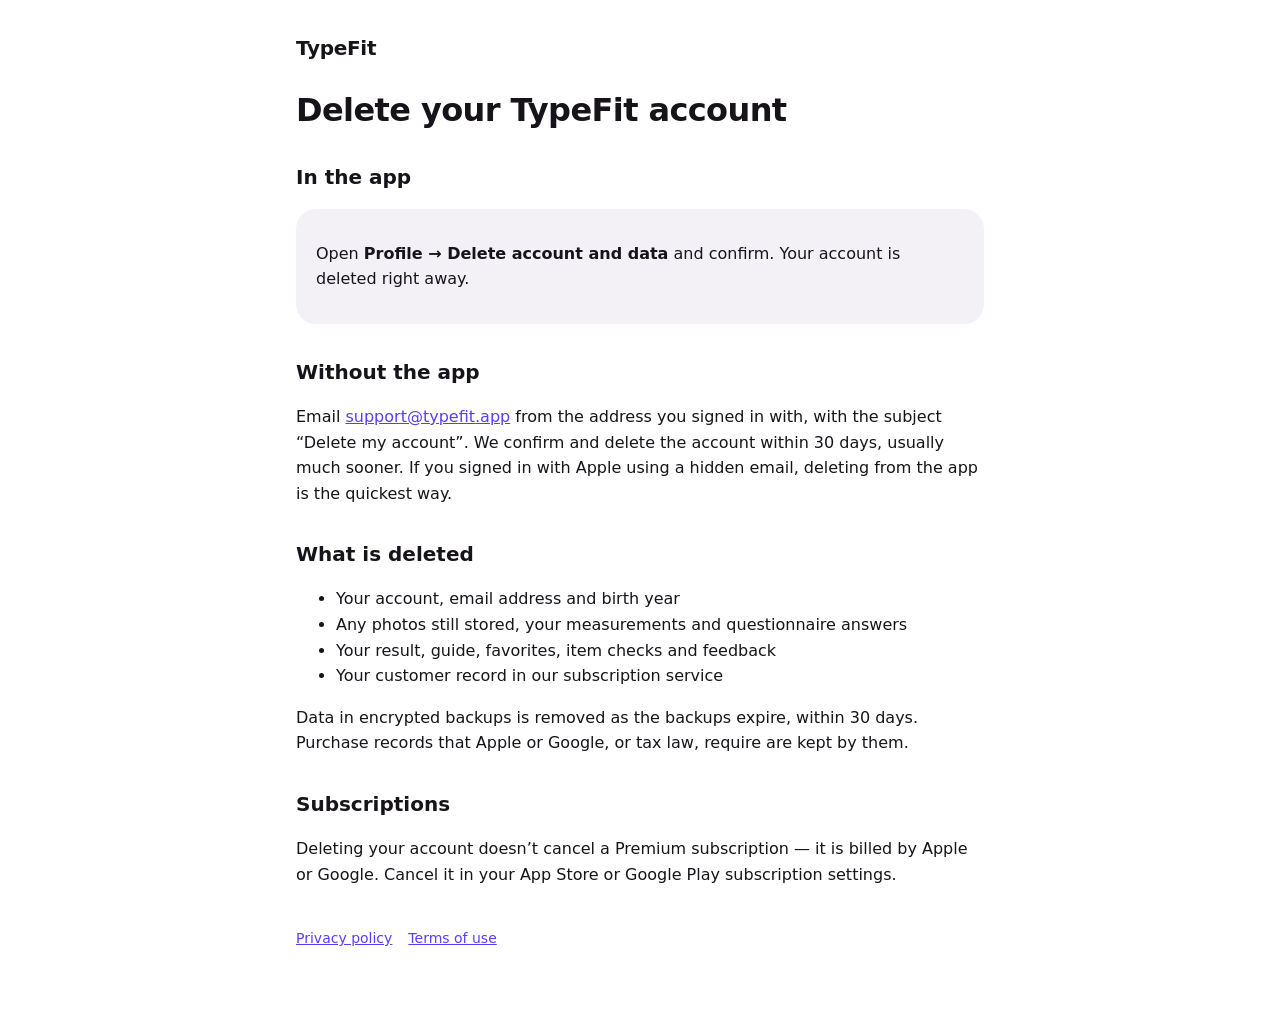
==== delete-account.html @ 3f129356 "Publish the TypeFit legal pages Co-Authored-By: Claude Opus 5.5 <noreply@anthropic.com>" ====
<!doctype html>
<html lang="en">
<head>
<meta charset="utf-8">
<meta name="viewport" content="width=device-width, initial-scale=1">
<title>Delete your account · TypeFit</title>
<link rel="stylesheet" href="style.css">
</head>
<body>
<main>
  <header><a href="./">TypeFit</a></header>
  <h1>Delete your TypeFit account</h1>

  <h2>In the app</h2>
  <div class="card">
    <p>Open <strong>Profile → Delete account and data</strong> and confirm. Your account is deleted right away.</p>
  </div>

  <h2>Without the app</h2>
  <p>Email <a href="mailto:support@typefit.app?subject=Delete%20my%20account">support@typefit.app</a> from the address you signed in with, with the subject “Delete my account”. We confirm and delete the account within 30 days, usually much sooner. If you signed in with Apple using a hidden email, deleting from the app is the quickest way.</p>

  <h2>What is deleted</h2>
  <ul>
    <li>Your account, email address and birth year</li>
    <li>Any photos still stored, your measurements and questionnaire answers</li>
    <li>Your result, guide, favorites, item checks and feedback</li>
    <li>Your customer record in our subscription service</li>
  </ul>
  <p>Data in encrypted backups is removed as the backups expire, within 30 days. Purchase records that Apple or Google, or tax law, require are kept by them.</p>

  <h2>Subscriptions</h2>
  <p>Deleting your account doesn’t cancel a Premium subscription — it is billed by Apple or Google. Cancel it in your App Store or Google Play subscription settings.</p>

  <nav class="links">
    <a href="privacy.html">Privacy policy</a>
    <a href="terms.html">Terms of use</a>
  </nav>
</main>
</body>
</html>
---- style.css ----
:root {
  --ink: #16141A; --ground: #FFFFFF; --surface: #F3F1F6; --muted: #5E5A66;
  --divider: #E2DFE7; --accent: #5B3DF5; --warning: #7A4B00; --warning-bg: #FFF1D6;
}
@media (prefers-color-scheme: dark) {
  :root { --ink: #F3F1F6; --ground: #16141A; --surface: #221F28; --muted: #B4B0BA; --divider: #34303B; --accent: #B9AAFF; --warning: #FFD58A; --warning-bg: #3A2C10; }
}
* { box-sizing: border-box; }
body { margin: 0; background: var(--ground); color: var(--ink); font: 16px/1.6 Inter, system-ui, -apple-system, "Segoe UI", sans-serif; }
main { max-width: 720px; margin: 0 auto; padding: 32px 16px 64px; }
header a { color: var(--ink); font-weight: 700; text-decoration: none; font-size: 20px; letter-spacing: -0.3px; }
h1 { font-size: 32px; line-height: 1.15; letter-spacing: -0.6px; margin: 28px 0 8px; }
h2 { font-size: 20px; margin: 32px 0 8px; }
p, li { color: var(--ink); }
.muted { color: var(--muted); font-size: 14px; }
.draft { background: var(--warning-bg); color: var(--warning); border-radius: 14px; padding: 12px 16px; font-size: 14px; }
a { color: var(--accent); }
table { width: 100%; border-collapse: collapse; font-size: 14px; }
th, td { text-align: left; padding: 8px 6px; border-bottom: 1px solid var(--divider); vertical-align: top; }
.card { background: var(--surface); border-radius: 20px; padding: 16px 20px; margin: 16px 0; }
nav.links { display: flex; flex-wrap: wrap; gap: 16px; margin-top: 40px; font-size: 14px; }
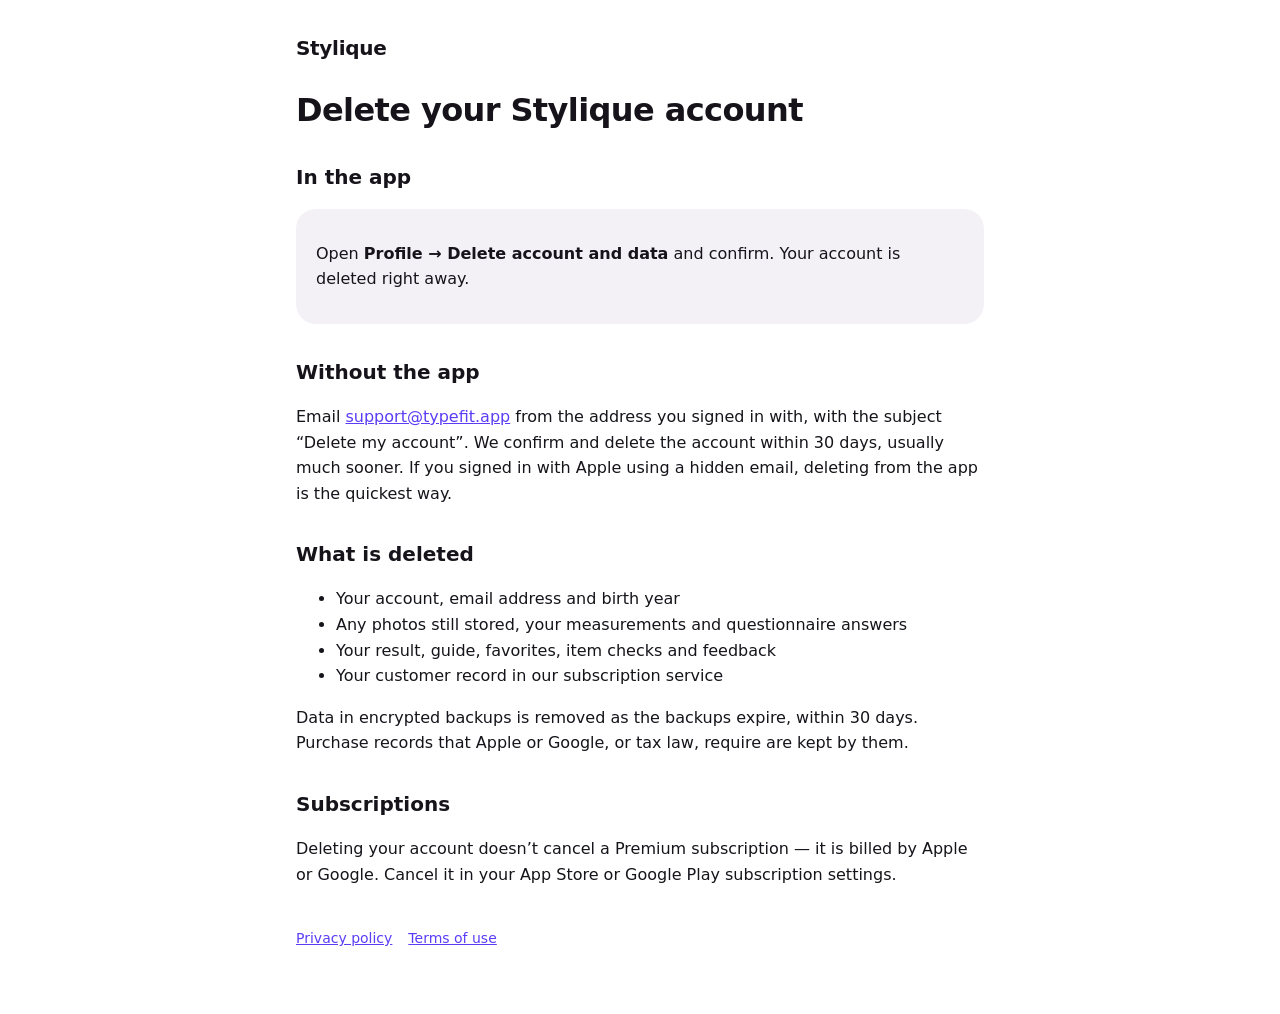
==== commit b5e56695: "Update from Moskwinow/TypeFit@ea1e188" ====
--- a/delete-account.html
+++ b/delete-account.html
@@ -3,13 +3,13 @@
 <head>
 <meta charset="utf-8">
 <meta name="viewport" content="width=device-width, initial-scale=1">
-<title>Delete your account · TypeFit</title>
+<title>Delete your account · Stylique</title>
 <link rel="stylesheet" href="style.css">
 </head>
 <body>
 <main>
-  <header><a href="./">TypeFit</a></header>
-  <h1>Delete your TypeFit account</h1>
+  <header><a href="./">Stylique</a></header>
+  <h1>Delete your Stylique account</h1>
 
   <h2>In the app</h2>
   <div class="card">
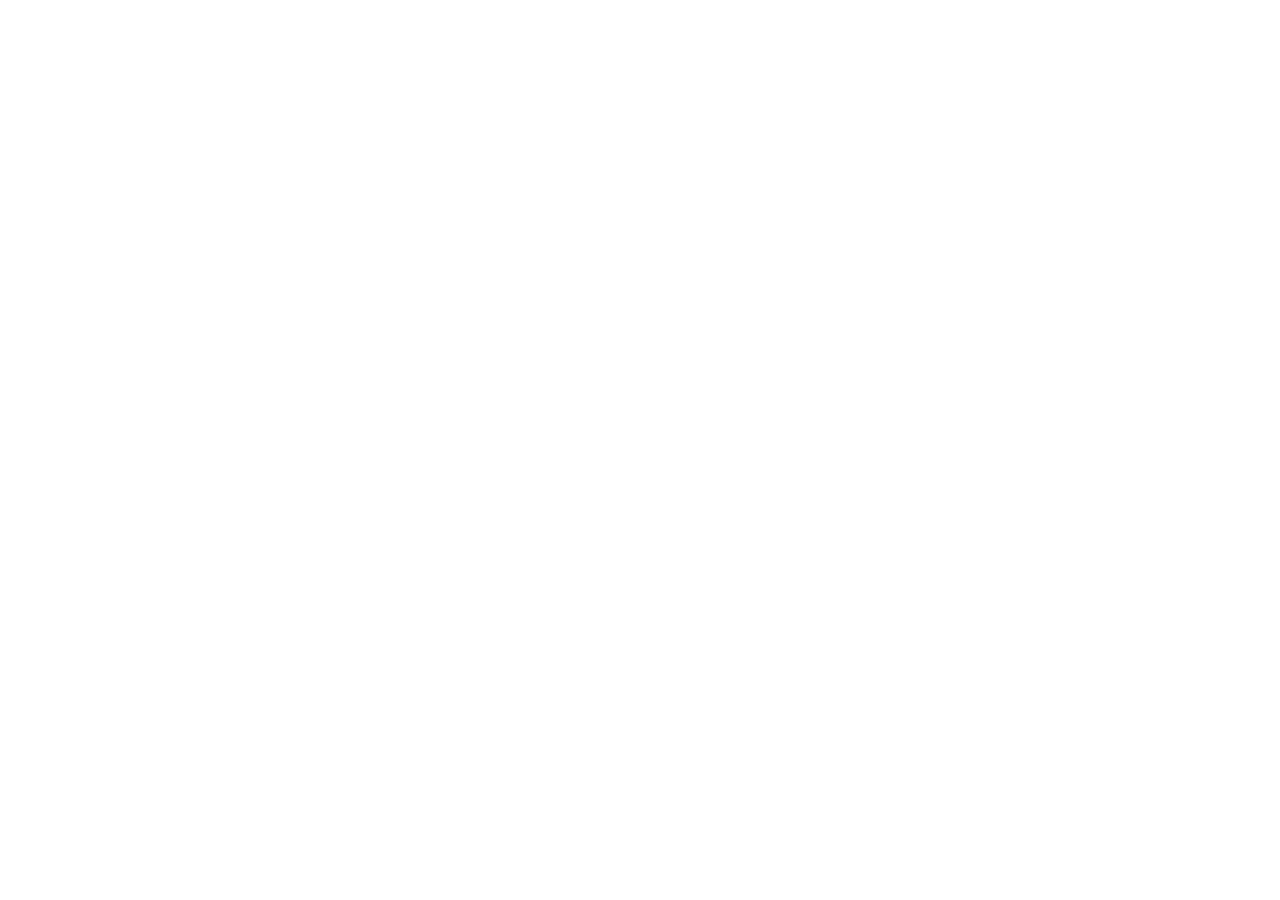
==== commit 22ea1954: "Redirect old site pages to getstylique.app Co-Authored-By: Claude Opus 5.5 <noreply@anthropic.com>" ====
--- a/delete-account.html
+++ b/delete-account.html
@@ -3,38 +3,12 @@
 <head>
 <meta charset="utf-8">
 <meta name="viewport" content="width=device-width, initial-scale=1">
-<title>Delete your account · Stylique</title>
-<link rel="stylesheet" href="style.css">
+<title>Stylique has moved</title>
+<meta http-equiv="refresh" content="0; url=https://getstylique.app/delete-account">
+<link rel="canonical" href="https://getstylique.app/delete-account">
+<meta name="robots" content="noindex">
 </head>
 <body>
-<main>
-  <header><a href="./">Stylique</a></header>
-  <h1>Delete your Stylique account</h1>
-
-  <h2>In the app</h2>
-  <div class="card">
-    <p>Open <strong>Profile → Delete account and data</strong> and confirm. Your account is deleted right away.</p>
-  </div>
-
-  <h2>Without the app</h2>
-  <p>Email <a href="mailto:support@typefit.app?subject=Delete%20my%20account">support@typefit.app</a> from the address you signed in with, with the subject “Delete my account”. We confirm and delete the account within 30 days, usually much sooner. If you signed in with Apple using a hidden email, deleting from the app is the quickest way.</p>
-
-  <h2>What is deleted</h2>
-  <ul>
-    <li>Your account, email address and birth year</li>
-    <li>Any photos still stored, your measurements and questionnaire answers</li>
-    <li>Your result, guide, favorites, item checks and feedback</li>
-    <li>Your customer record in our subscription service</li>
-  </ul>
-  <p>Data in encrypted backups is removed as the backups expire, within 30 days. Purchase records that Apple or Google, or tax law, require are kept by them.</p>
-
-  <h2>Subscriptions</h2>
-  <p>Deleting your account doesn’t cancel a Premium subscription — it is billed by Apple or Google. Cancel it in your App Store or Google Play subscription settings.</p>
-
-  <nav class="links">
-    <a href="privacy.html">Privacy policy</a>
-    <a href="terms.html">Terms of use</a>
-  </nav>
-</main>
+<p>This page has moved to <a href="https://getstylique.app/delete-account">https://getstylique.app/delete-account</a>.</p>
 </body>
 </html>
